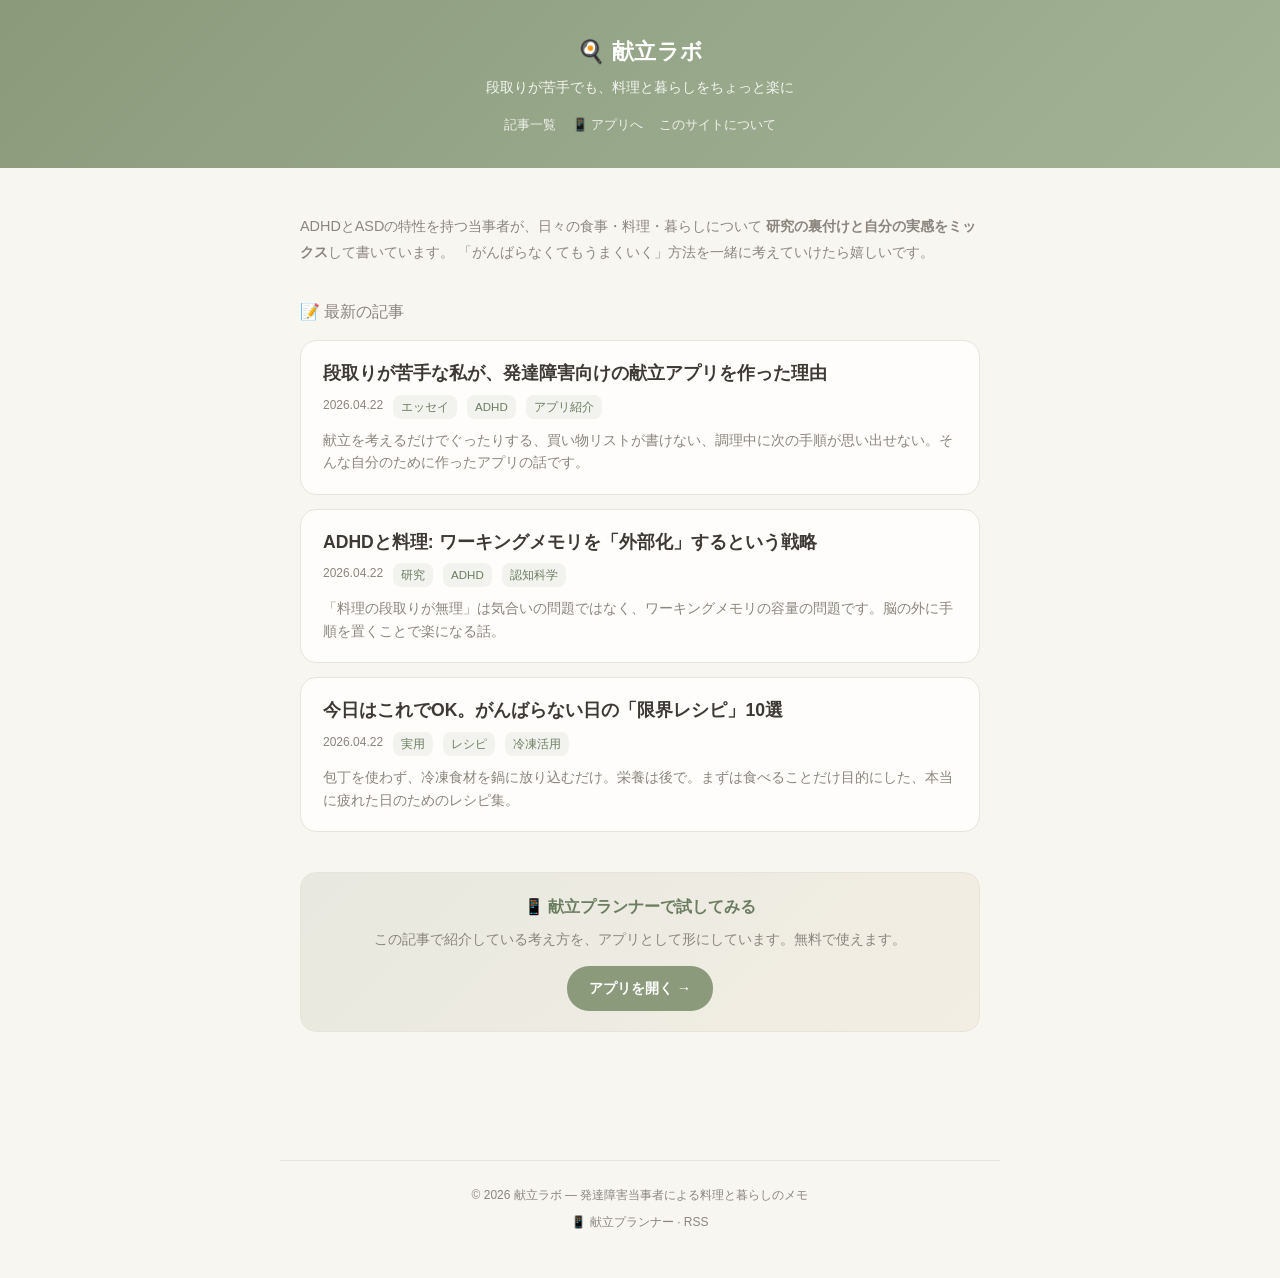
==== blog/index.html @ 78a38278 "献立ラボ(ブログ)を開設 SEO・OGP・構造化データ・サイトマップ・RSS完備のブログセクションを 同プロジェクト内 /blog/ 以下に構築。アプリとの相互送客を狙う。  - blog/index" ====
<!DOCTYPE html>
<html lang="ja">
<head>
<meta charset="UTF-8">
<meta name="viewport" content="width=device-width, initial-scale=1">

<title>献立ラボ — 段取りが苦手な人のための料理と暮らしのメモ</title>
<meta name="description" content="発達障害(ADHD/ASD)当事者や、段取りが苦手な人向けの料理・食・暮らしに関するブログ。研究エビデンスと当事者の実感をミックスしてお届けします。">
<meta name="robots" content="index,follow">
<link rel="canonical" href="https://meal-planner-topaz-delta.vercel.app/blog/">

<!-- OGP -->
<meta property="og:type" content="website">
<meta property="og:site_name" content="献立ラボ">
<meta property="og:title" content="献立ラボ — 段取りが苦手な人のための料理と暮らしのメモ">
<meta property="og:description" content="発達障害当事者や、段取りが苦手な人向けの料理・食・暮らしブログ。">
<meta property="og:url" content="https://meal-planner-topaz-delta.vercel.app/blog/">
<meta property="og:image" content="https://meal-planner-topaz-delta.vercel.app/blog/assets/og-default.svg">
<meta property="og:locale" content="ja_JP">

<!-- Twitter Card -->
<meta name="twitter:card" content="summary_large_image">
<meta name="twitter:title" content="献立ラボ">
<meta name="twitter:description" content="発達障害当事者の料理と暮らしブログ">
<meta name="twitter:image" content="https://meal-planner-topaz-delta.vercel.app/blog/assets/og-default.svg">

<!-- 構造化データ: サイト全体 -->
<script type="application/ld+json">
{
  "@context": "https://schema.org",
  "@type": "Blog",
  "name": "献立ラボ",
  "description": "発達障害当事者や、段取りが苦手な人向けの料理・食・暮らしブログ",
  "url": "https://meal-planner-topaz-delta.vercel.app/blog/",
  "inLanguage": "ja-JP"
}
</script>

<!-- Google Analytics 4 (IDを取得したら下のGA_MEASUREMENT_IDを置換) -->
<!--
<script async src="https://www.googletagmanager.com/gtag/js?id=GA_MEASUREMENT_ID"></script>
<script>
  window.dataLayer = window.dataLayer || [];
  function gtag(){dataLayer.push(arguments);}
  gtag('js', new Date());
  gtag('config', 'GA_MEASUREMENT_ID');
</script>
-->

<link rel="stylesheet" href="./style.css">
<link rel="alternate" type="application/rss+xml" title="献立ラボ RSS" href="./rss.xml">
</head>
<body>

<header class="site-header">
  <h1 class="site-title"><a href="./">🍳 献立ラボ</a></h1>
  <p class="site-tagline">段取りが苦手でも、料理と暮らしをちょっと楽に</p>
  <nav class="site-nav">
    <a href="./">記事一覧</a>
    <a href="../">📱 アプリへ</a>
    <a href="./about.html">このサイトについて</a>
  </nav>
</header>

<main>
  <section style="margin-bottom:32px">
    <p style="font-size:.9rem;color:var(--text-light);line-height:1.8">
      ADHDとASDの特性を持つ当事者が、日々の食事・料理・暮らしについて
      <strong>研究の裏付けと自分の実感をミックス</strong>して書いています。
      「がんばらなくてもうまくいく」方法を一緒に考えていけたら嬉しいです。
    </p>
  </section>

  <h2 style="font-size:1rem;margin:0 0 14px;color:var(--text-light);font-weight:500">📝 最新の記事</h2>
  <ul class="post-list">

    <li class="post-card">
      <a href="./posts/001-why-i-built-this.html">
        <h2>段取りが苦手な私が、発達障害向けの献立アプリを作った理由</h2>
        <div class="post-meta">
          <time datetime="2026-04-22">2026.04.22</time>
          <span class="post-tag">エッセイ</span>
          <span class="post-tag">ADHD</span>
          <span class="post-tag">アプリ紹介</span>
        </div>
        <p class="post-excerpt">献立を考えるだけでぐったりする、買い物リストが書けない、調理中に次の手順が思い出せない。そんな自分のために作ったアプリの話です。</p>
      </a>
    </li>

    <li class="post-card">
      <a href="./posts/002-adhd-and-cooking.html">
        <h2>ADHDと料理: ワーキングメモリを「外部化」するという戦略</h2>
        <div class="post-meta">
          <time datetime="2026-04-22">2026.04.22</time>
          <span class="post-tag">研究</span>
          <span class="post-tag">ADHD</span>
          <span class="post-tag">認知科学</span>
        </div>
        <p class="post-excerpt">「料理の段取りが無理」は気合いの問題ではなく、ワーキングメモリの容量の問題です。脳の外に手順を置くことで楽になる話。</p>
      </a>
    </li>

    <li class="post-card">
      <a href="./posts/003-limit-recipes.html">
        <h2>今日はこれでOK。がんばらない日の「限界レシピ」10選</h2>
        <div class="post-meta">
          <time datetime="2026-04-22">2026.04.22</time>
          <span class="post-tag">実用</span>
          <span class="post-tag">レシピ</span>
          <span class="post-tag">冷凍活用</span>
        </div>
        <p class="post-excerpt">包丁を使わず、冷凍食材を鍋に放り込むだけ。栄養は後で。まずは食べることだけ目的にした、本当に疲れた日のためのレシピ集。</p>
      </a>
    </li>

  </ul>

  <div class="app-cta" style="margin-top:40px">
    <h3>📱 献立プランナーで試してみる</h3>
    <p>この記事で紹介している考え方を、アプリとして形にしています。無料で使えます。</p>
    <a href="../" class="btn">アプリを開く →</a>
  </div>
</main>

<footer class="site-footer">
  <div>© 2026 献立ラボ — 発達障害当事者による料理と暮らしのメモ</div>
  <div style="margin-top:6px"><a href="../">📱 献立プランナー</a> · <a href="./rss.xml">RSS</a></div>
</footer>

</body>
</html>
---- blog/style.css ----
/* 献立ラボ - ブログ共通スタイル(献立アプリと同じトークン) */
:root {
  --primary: #8a9a7b;
  --primary-light: #a3b396;
  --primary-dark: #6b7d60;
  --accent: #c9a96e;
  --accent-light: #ddc08a;
  --bg: #f8f6f1;
  --card: #fefdfb;
  --text: #3d3a36;
  --text-light: #8a857d;
  --border: #e8e4dc;
  --success: #8aad7a;
  --transition: .2s ease;
  --max-w: 720px;
}
[data-theme="dark"] {
  --bg: #1c1b1f;
  --card: #27262b;
  --text: #ddd9d3;
  --text-light: #9a958e;
  --border: #3a3840;
}
@media (prefers-color-scheme: dark) {
  :root:not([data-theme]) {
    --bg: #1c1b1f; --card: #27262b; --text: #ddd9d3;
    --text-light: #9a958e; --border: #3a3840;
  }
}

* { box-sizing: border-box; }
html { scroll-behavior: smooth; }
body {
  margin: 0;
  font-family: -apple-system, BlinkMacSystemFont, "Hiragino Sans", "Noto Sans JP", sans-serif;
  background: var(--bg);
  color: var(--text);
  line-height: 1.75;
  transition: background var(--transition), color var(--transition);
}
a { color: var(--primary-dark); text-decoration: none; transition: color var(--transition); }
a:hover { color: var(--primary); text-decoration: underline; }

/* ヘッダー */
.site-header {
  background: linear-gradient(135deg, var(--primary), var(--primary-light));
  color: white;
  padding: 32px 20px 28px;
  text-align: center;
}
.site-title {
  font-size: 1.4rem;
  font-weight: 600;
  margin: 0 0 4px;
  letter-spacing: .02em;
}
.site-title a { color: white; text-decoration: none; }
.site-tagline {
  font-size: .88rem;
  opacity: .9;
  margin: 0;
}
.site-nav {
  display: flex;
  gap: 16px;
  justify-content: center;
  margin-top: 14px;
  font-size: .82rem;
}
.site-nav a {
  color: white;
  opacity: .85;
  border-bottom: 1px solid transparent;
  padding-bottom: 2px;
}
.site-nav a:hover { opacity: 1; border-bottom-color: white; text-decoration: none; }

/* メイン */
main {
  max-width: var(--max-w);
  margin: 0 auto;
  padding: 32px 20px 48px;
}

/* 記事一覧 */
.post-list { list-style: none; margin: 0; padding: 0; }
.post-card {
  background: var(--card);
  border: 1px solid var(--border);
  border-radius: 16px;
  padding: 20px 22px;
  margin-bottom: 14px;
  transition: transform var(--transition), box-shadow var(--transition);
}
.post-card:hover {
  transform: translateY(-2px);
  box-shadow: 0 4px 16px rgba(0,0,0,.06);
}
.post-card a { color: var(--text); text-decoration: none; display: block; }
.post-card h2 {
  font-size: 1.1rem;
  font-weight: 600;
  margin: 0 0 8px;
  line-height: 1.45;
}
.post-meta {
  display: flex;
  gap: 10px;
  font-size: .75rem;
  color: var(--text-light);
  margin-bottom: 10px;
  flex-wrap: wrap;
}
.post-tag {
  background: rgba(138,154,123,.1);
  color: var(--primary-dark);
  padding: 2px 8px;
  border-radius: 8px;
  font-size: .72rem;
}
.post-excerpt {
  font-size: .88rem;
  color: var(--text-light);
  margin: 0;
  line-height: 1.6;
}

/* 個別記事 */
.article-header { margin-bottom: 28px; }
.article-title {
  font-size: 1.6rem;
  font-weight: 700;
  margin: 0 0 10px;
  line-height: 1.4;
  letter-spacing: .01em;
}
.article-meta {
  font-size: .8rem;
  color: var(--text-light);
  display: flex;
  gap: 12px;
  flex-wrap: wrap;
  align-items: center;
}
.article-body {
  font-size: 1rem;
  line-height: 1.9;
}
.article-body h2 {
  font-size: 1.25rem;
  margin: 36px 0 14px;
  padding-left: 12px;
  border-left: 4px solid var(--primary);
  line-height: 1.5;
}
.article-body h3 {
  font-size: 1.08rem;
  margin: 24px 0 10px;
  color: var(--primary-dark);
}
.article-body p { margin: 0 0 1.2em; }
.article-body ul, .article-body ol { padding-left: 1.4em; }
.article-body li { margin-bottom: .4em; }
.article-body blockquote {
  border-left: 3px solid var(--accent);
  background: rgba(201,169,110,.06);
  padding: 12px 16px;
  margin: 20px 0;
  font-size: .92rem;
  color: var(--text-light);
}
.article-body strong { color: var(--primary-dark); font-weight: 600; }
.article-body code {
  background: rgba(0,0,0,.04);
  padding: 2px 6px;
  border-radius: 6px;
  font-size: .9em;
}

/* 目次 */
.toc {
  background: rgba(138,154,123,.05);
  border: 1px solid var(--border);
  border-radius: 12px;
  padding: 14px 18px;
  margin: 24px 0 32px;
  font-size: .88rem;
}
.toc-title { font-weight: 600; margin-bottom: 8px; color: var(--primary-dark); }
.toc ul { margin: 0; padding-left: 20px; }
.toc li { margin: 3px 0; }
.toc a { color: var(--text-light); }
.toc a:hover { color: var(--primary); }

/* 著者ボックス */
.author-box {
  background: var(--card);
  border: 1px solid var(--border);
  border-radius: 14px;
  padding: 16px 20px;
  margin: 40px 0 20px;
  display: flex;
  gap: 14px;
  align-items: flex-start;
}
.author-avatar {
  width: 52px; height: 52px;
  border-radius: 50%;
  background: linear-gradient(135deg, var(--primary), var(--accent));
  display: flex;
  align-items: center;
  justify-content: center;
  color: white;
  font-size: 1.4rem;
  flex-shrink: 0;
}
.author-name { font-weight: 600; margin: 0 0 4px; font-size: .95rem; }
.author-bio { font-size: .8rem; color: var(--text-light); margin: 0; line-height: 1.6; }

/* アプリへのCTA */
.app-cta {
  background: linear-gradient(135deg, rgba(138,154,123,.15), rgba(201,169,110,.1));
  border: 1px solid var(--border);
  border-radius: 16px;
  padding: 20px 24px;
  margin: 40px 0;
  text-align: center;
}
.app-cta h3 { margin: 0 0 6px; font-size: 1rem; color: var(--primary-dark); }
.app-cta p { margin: 0 0 14px; font-size: .88rem; color: var(--text-light); }
.app-cta .btn {
  display: inline-block;
  background: var(--primary);
  color: white;
  padding: 10px 22px;
  border-radius: 22px;
  font-weight: 600;
  font-size: .9rem;
  transition: transform var(--transition), background var(--transition);
}
.app-cta .btn:hover { background: var(--primary-dark); transform: translateY(-1px); text-decoration: none; }

/* 関連記事 */
.related {
  margin-top: 40px;
  padding-top: 28px;
  border-top: 1px solid var(--border);
}
.related h3 { font-size: .95rem; margin: 0 0 12px; color: var(--primary-dark); }
.related-grid { display: grid; grid-template-columns: repeat(auto-fit, minmax(240px, 1fr)); gap: 12px; }
.related-card {
  background: var(--card);
  border: 1px solid var(--border);
  border-radius: 12px;
  padding: 14px 16px;
  font-size: .85rem;
}
.related-card a { color: var(--text); }
.related-card .post-meta { font-size: .7rem; margin: 6px 0 0; }

/* パンくず */
.breadcrumb {
  font-size: .78rem;
  color: var(--text-light);
  margin-bottom: 20px;
}
.breadcrumb a { color: var(--text-light); }
.breadcrumb a:hover { color: var(--primary); }

/* フッター */
.site-footer {
  max-width: var(--max-w);
  margin: 40px auto 20px;
  padding: 24px 20px;
  text-align: center;
  font-size: .75rem;
  color: var(--text-light);
  line-height: 1.8;
  border-top: 1px solid var(--border);
}
.site-footer a { color: var(--text-light); }

/* モバイル */
@media (max-width: 600px) {
  .site-title { font-size: 1.2rem; }
  .article-title { font-size: 1.3rem; }
  main { padding: 24px 16px 40px; }
  .post-card { padding: 16px 18px; }
  .article-body h2 { font-size: 1.15rem; }
}

/* reduced-motion */
@media (prefers-reduced-motion: reduce) {
  * { transition: none !important; animation: none !important; }
  html { scroll-behavior: auto; }
}
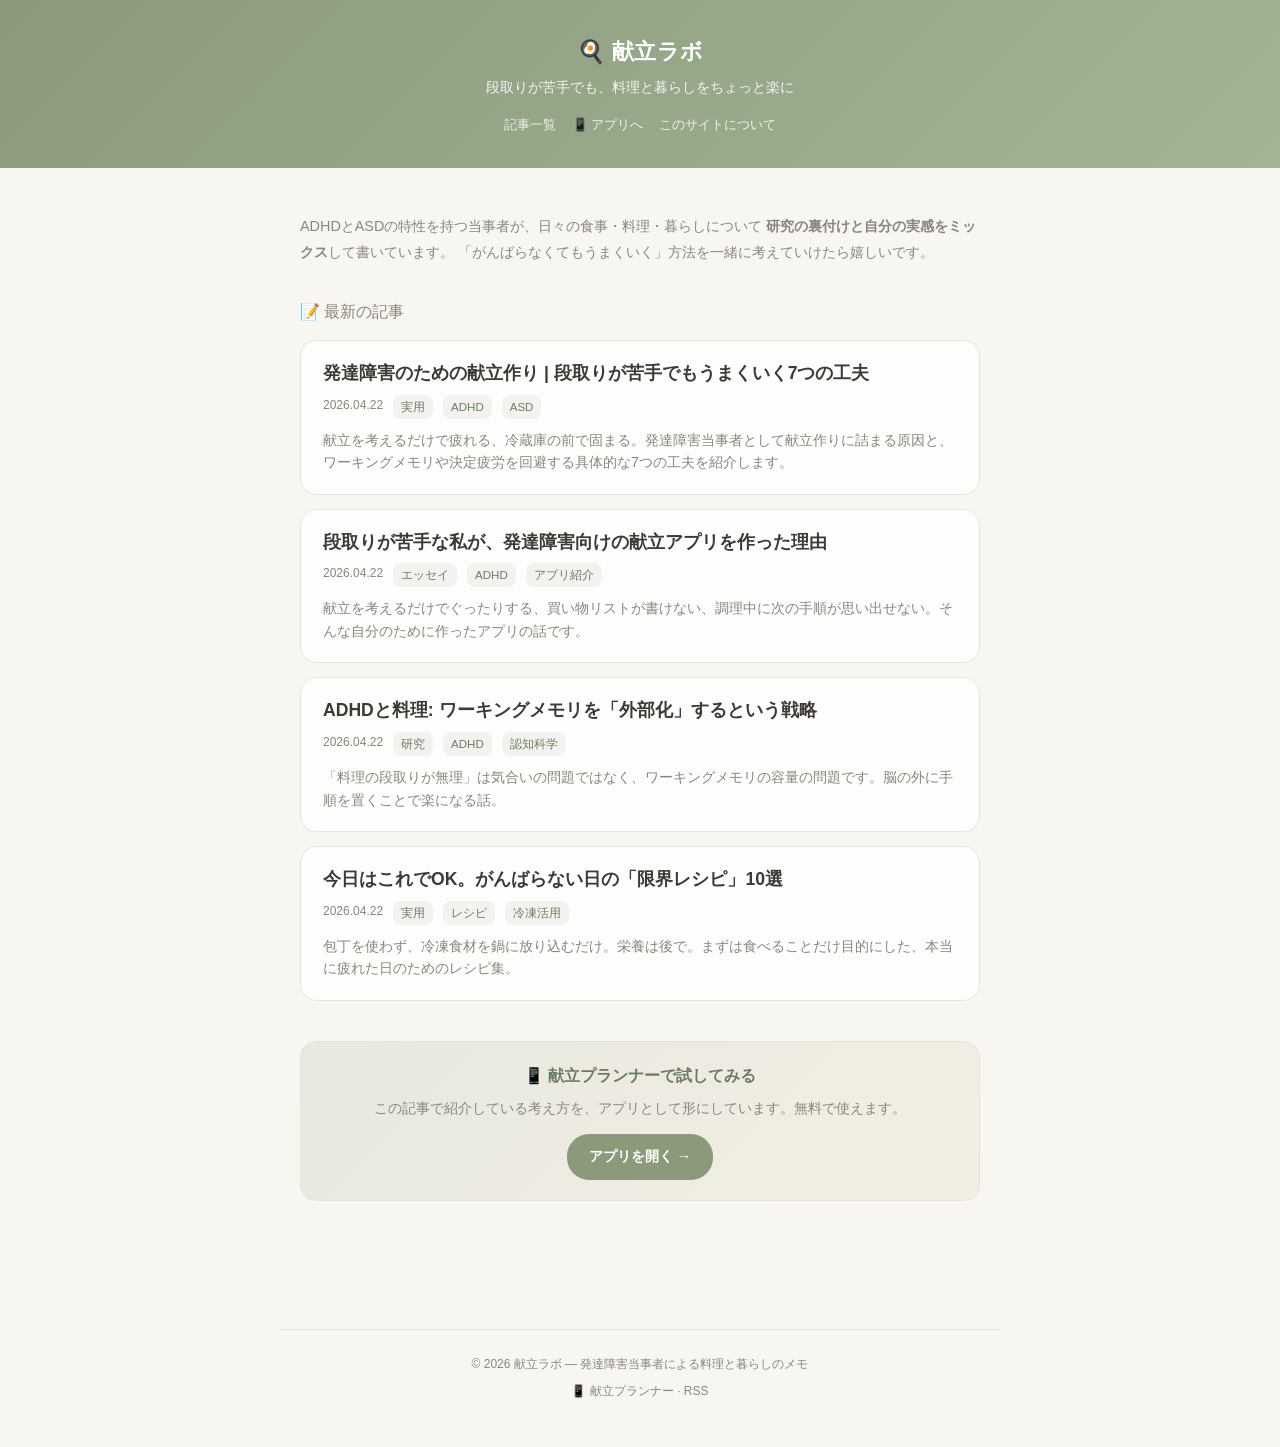
==== commit 279348d5: "SEO強化を本番反映" ====
--- a/blog/index.html
+++ b/blog/index.html
@@ -4,25 +4,26 @@
 <meta charset="UTF-8">
 <meta name="viewport" content="width=device-width, initial-scale=1">
 
-<title>献立ラボ — 段取りが苦手な人のための料理と暮らしのメモ</title>
-<meta name="description" content="発達障害(ADHD/ASD)当事者や、段取りが苦手な人向けの料理・食・暮らしに関するブログ。研究エビデンスと当事者の実感をミックスしてお届けします。">
+<title>献立ラボ | 発達障害(ADHD/ASD)当事者のための献立・料理・暮らしブログ</title>
+<meta name="description" content="発達障害(ADHD/ASD)当事者による、献立作り・料理・段取り・暮らしのブログ。研究の裏付けと当事者の実感をミックス。「発達障害 献立」でお探しの方へ、段取りが苦手でもうまくいく工夫をお届けします。">
+<meta name="keywords" content="発達障害,献立,ADHD,ASD,料理,段取り,ワーキングメモリ,当事者ブログ">
 <meta name="robots" content="index,follow">
-<link rel="canonical" href="https://meal-planner-topaz-delta.vercel.app/blog/">
+<link rel="canonical" href="https://mayuko9775orz-wq.github.io/meal-planner/blog/">
 
 <!-- OGP -->
 <meta property="og:type" content="website">
 <meta property="og:site_name" content="献立ラボ">
-<meta property="og:title" content="献立ラボ — 段取りが苦手な人のための料理と暮らしのメモ">
-<meta property="og:description" content="発達障害当事者や、段取りが苦手な人向けの料理・食・暮らしブログ。">
-<meta property="og:url" content="https://meal-planner-topaz-delta.vercel.app/blog/">
-<meta property="og:image" content="https://meal-planner-topaz-delta.vercel.app/blog/assets/og-default.svg">
+<meta property="og:title" content="献立ラボ | 発達障害当事者のための献立・料理・暮らしブログ">
+<meta property="og:description" content="発達障害(ADHD/ASD)当事者による献立作り・料理・暮らしブログ。段取りが苦手でもうまくいく工夫。">
+<meta property="og:url" content="https://mayuko9775orz-wq.github.io/meal-planner/blog/">
+<meta property="og:image" content="https://mayuko9775orz-wq.github.io/meal-planner/blog/assets/og-default.svg">
 <meta property="og:locale" content="ja_JP">
 
 <!-- Twitter Card -->
 <meta name="twitter:card" content="summary_large_image">
 <meta name="twitter:title" content="献立ラボ">
 <meta name="twitter:description" content="発達障害当事者の料理と暮らしブログ">
-<meta name="twitter:image" content="https://meal-planner-topaz-delta.vercel.app/blog/assets/og-default.svg">
+<meta name="twitter:image" content="https://mayuko9775orz-wq.github.io/meal-planner/blog/assets/og-default.svg">
 
 <!-- 構造化データ: サイト全体 -->
 <script type="application/ld+json">
@@ -31,7 +32,7 @@
   "@type": "Blog",
   "name": "献立ラボ",
   "description": "発達障害当事者や、段取りが苦手な人向けの料理・食・暮らしブログ",
-  "url": "https://meal-planner-topaz-delta.vercel.app/blog/",
+  "url": "https://mayuko9775orz-wq.github.io/meal-planner/blog/",
   "inLanguage": "ja-JP"
 }
 </script>
@@ -73,6 +74,19 @@
 
   <h2 style="font-size:1rem;margin:0 0 14px;color:var(--text-light);font-weight:500">📝 最新の記事</h2>
   <ul class="post-list">
+
+    <li class="post-card">
+      <a href="./posts/004-hattatsu-shogai-kondate.html">
+        <h2>発達障害のための献立作り | 段取りが苦手でもうまくいく7つの工夫</h2>
+        <div class="post-meta">
+          <time datetime="2026-04-22">2026.04.22</time>
+          <span class="post-tag">実用</span>
+          <span class="post-tag">ADHD</span>
+          <span class="post-tag">ASD</span>
+        </div>
+        <p class="post-excerpt">献立を考えるだけで疲れる、冷蔵庫の前で固まる。発達障害当事者として献立作りに詰まる原因と、ワーキングメモリや決定疲労を回避する具体的な7つの工夫を紹介します。</p>
+      </a>
+    </li>
 
     <li class="post-card">
       <a href="./posts/001-why-i-built-this.html">
